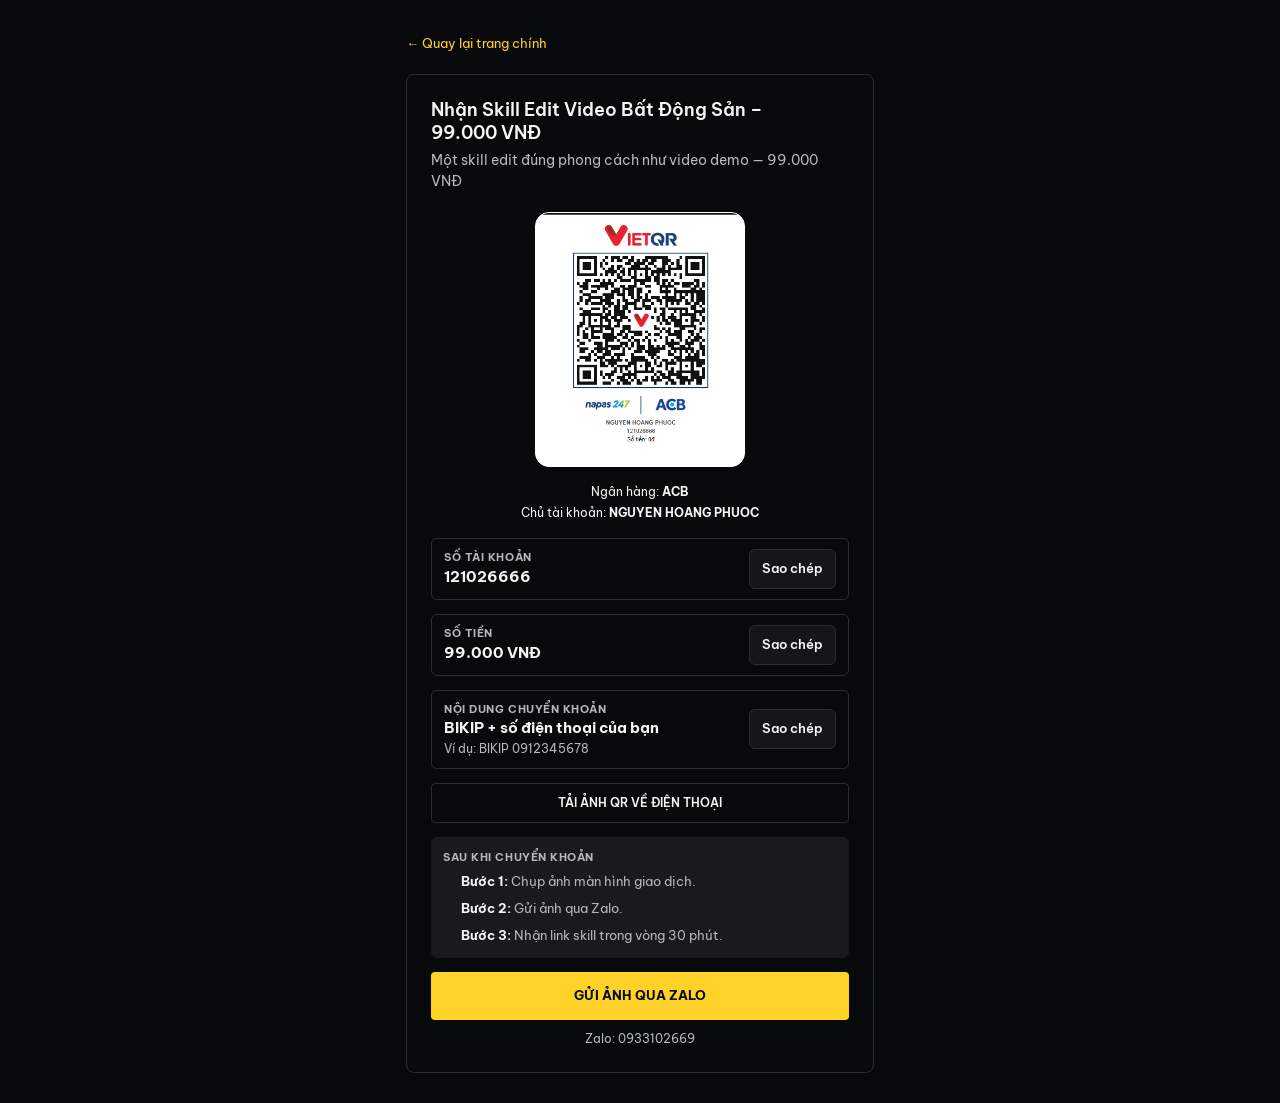
==== thanh-toan.html @ 9750b84e "Add files via upload" ====
<!doctype html>
<html lang="vi"><head>
<meta charset="utf-8">
<meta name="viewport" content="width=device-width,initial-scale=1">
<title>Thanh toán nhận Skill – Nguyễn Hoàng Phước</title>
<meta name="description" content="Một skill edit video bất động sản theo đúng một phong cách như video demo. Quay thô bằng điện thoại, đưa vào ChatGPT, Claude hoặc Gemini cùng skill và nhận video đã edit trong khoảng 3 phút.">
<link rel="stylesheet" href="assets/fonts.css">
<link rel="stylesheet" href="assets/styles.css">
<link rel="stylesheet" href="assets/theme.css">
</head>
<body>
<main class="payment-page"><a class="back-link" href="index.html">← Quay lại trang chính</a><section class="payment-card"><div class="pay-heading"><h2 id="pay-title">Nhận Skill Edit Video Bất Động Sản – 99.000 VNĐ</h2><p id="pay-description">Một skill edit đúng phong cách như video demo — 99.000 VNĐ</p></div>
<div class="qr-step-list">
 <div class="qr-box"><img src="assets/qr-acb.png" alt="QR chuyển khoản ACB – NGUYEN HOANG PHUOC – 121026666" width="397" height="482"></div>
 <div class="bank-details"><p>Ngân hàng: <strong>ACB</strong></p><p>Chủ tài khoản: <strong>NGUYEN HOANG PHUOC</strong></p></div>
 <div class="pay-field"><div><p class="pay-label">Số tài khoản</p><p class="pay-value">121026666</p></div><button data-editor-native="" class="copy-btn" data-copy="121026666">Sao chép</button></div>
 <div class="pay-field"><div><p class="pay-label">Số tiền</p><p class="pay-value">99.000 VNĐ</p></div><button data-editor-native="" class="copy-btn" data-copy="99000">Sao chép</button></div>
 <div class="pay-field"><div><p class="pay-label">Nội dung chuyển khoản</p><p class="pay-value">BIKIP + số điện thoại của bạn</p><p class="pay-hint">Ví dụ: BIKIP 0912345678</p></div><button data-editor-native="" class="copy-btn" data-copy="BIKIP ">Sao chép</button></div>
 <a class="download-qr" href="assets/qr-acb.png" download="qr-acb-nguyen-hoang-phuoc.png">TẢI ẢNH QR VỀ ĐIỆN THOẠI</a>
 <div class="after-pay"><p class="pay-label">Sau khi chuyển khoản</p><ol class="qr-steps"><li><strong>Bước 1:</strong> Chụp ảnh màn hình giao dịch.</li><li><strong>Bước 2:</strong> Gửi ảnh qua Zalo.</li><li><strong>Bước 3:</strong> Nhận link skill trong vòng 30 phút.</li></ol></div>
 <a class="zalo-button" href="https://zalo.me/84933102669" target="_blank" rel="noopener noreferrer">GỬI ẢNH QUA ZALO</a>
 <p class="zalo-number">Zalo: 0933102669</p>
</div></section></main><script src="assets/app.js"></script></body></html>
---- assets/fonts.css ----
@font-face {
  font-family: 'Be Vietnam Pro';
  font-style: normal;
  font-weight: 400;
  font-display: swap;
  src: url(QdVPSTAyLFyeg_IDWvOJmVES_Eww.ttf) format('truetype');
}
@font-face {
  font-family: 'Be Vietnam Pro';
  font-style: normal;
  font-weight: 500;
  font-display: swap;
  src: url(QdVMSTAyLFyeg_IDWvOJmVES_HTEJl8y.ttf) format('truetype');
}
@font-face {
  font-family: 'Be Vietnam Pro';
  font-style: normal;
  font-weight: 600;
  font-display: swap;
  src: url(QdVMSTAyLFyeg_IDWvOJmVES_HToIV8y.ttf) format('truetype');
}
@font-face {
  font-family: 'Be Vietnam Pro';
  font-style: normal;
  font-weight: 700;
  font-display: swap;
  src: url(QdVMSTAyLFyeg_IDWvOJmVES_HSMIF8y.ttf) format('truetype');
}
@font-face {
  font-family: 'Be Vietnam Pro';
  font-style: normal;
  font-weight: 800;
  font-display: swap;
  src: url(QdVMSTAyLFyeg_IDWvOJmVES_HSQI18y.ttf) format('truetype');
}
@font-face {
  font-family: 'Be Vietnam Pro';
  font-style: normal;
  font-weight: 900;
  font-display: swap;
  src: url(QdVMSTAyLFyeg_IDWvOJmVES_HS0Il8y.ttf) format('truetype');
}
---- assets/theme.css ----
:root{color-scheme:dark;--background:#08090b;--foreground:#f5f5f4;--card:#111215;--card-foreground:var(--foreground);--popover:#111215;--popover-foreground:var(--foreground);--primary:#ffd229;--primary-foreground:#08090b;--secondary:#151619;--muted:#191a1e;--muted-foreground:#b7b7bc;--accent:#282313;--accent-foreground:#ffd229;--border:#2c2d32;--input:var(--border);--ring:#ffd229;--grid-line:#15161a;--success:#ffd229;--zalo:#ffd229;--cta-shadow:0 6px 20px #ffd22920;--image-shadow:0 10px 35px #ffd22912}
body{background:var(--background);color:var(--foreground)}
.cta-button{background:var(--primary);color:var(--primary-foreground)}
.cta-button:hover{background:#ffe173}
.hero-title,.section-title{color:var(--primary)}
.hero-title span{color:var(--foreground)}
.faq-answer{padding:0 0 16px;color:var(--muted-foreground);line-height:1.8}
.faq-list [role=region][hidden]{display:none!important}
.faq-list button{width:100%}
.faq-list button[aria-expanded=true] svg{transform:rotate(180deg)}
dialog.pay-dialog{position:fixed;inset:0;margin:auto;transform:none;padding:24px;border:1px solid var(--border);border-radius:6px;background:var(--background);color:var(--foreground);box-shadow:0 25px 80px #000a;overscroll-behavior:contain}
dialog.pay-dialog:not([open]){display:none}
dialog::backdrop{background:#000b}
.dialog-close{position:absolute;right:12px;top:12px;width:32px;height:32px;display:grid;place-items:center;background:transparent;color:var(--muted-foreground);cursor:pointer;font-size:25px;border-radius:4px}
.pay-heading h2{font-size:18px;font-weight:600;line-height:1.25;padding-right:20px}
.pay-heading>p{font-size:14px;color:var(--muted-foreground);margin:6px 0 20px;line-height:1.5}
.qr-box img{background:#fff;border-color:#fff;object-fit:contain;height:auto}
.bank-details{font-size:12px;line-height:1.8;text-align:center}
.bank-details strong{color:var(--foreground)}
.download-qr{border:1px solid var(--border);border-radius:4px;padding:10px;text-align:center;font-size:12px;font-weight:600;display:block}
.zalo-button{display:flex;justify-content:center;align-items:center;gap:8px;border-radius:4px;text-align:center;font-size:13px;font-weight:700;padding:12px;color:#08090b}
.copy-btn{cursor:pointer}
button:focus-visible,a:focus-visible{outline:2px solid var(--primary);outline-offset:4px}
.payment-page{padding:30px 16px;max-width:500px;margin:auto}
.payment-card{border:1px solid var(--border);padding:24px;border-radius:8px;margin-top:20px}
.back-link{color:var(--primary);font-size:13px}
@media(max-width:640px){dialog.pay-dialog{padding:20px}.pay-field{gap:8px}.pay-value{font-size:13px}.pay-heading h2{font-size:17px}.copy-btn{padding:0 8px}.site-footer{text-align:center}}
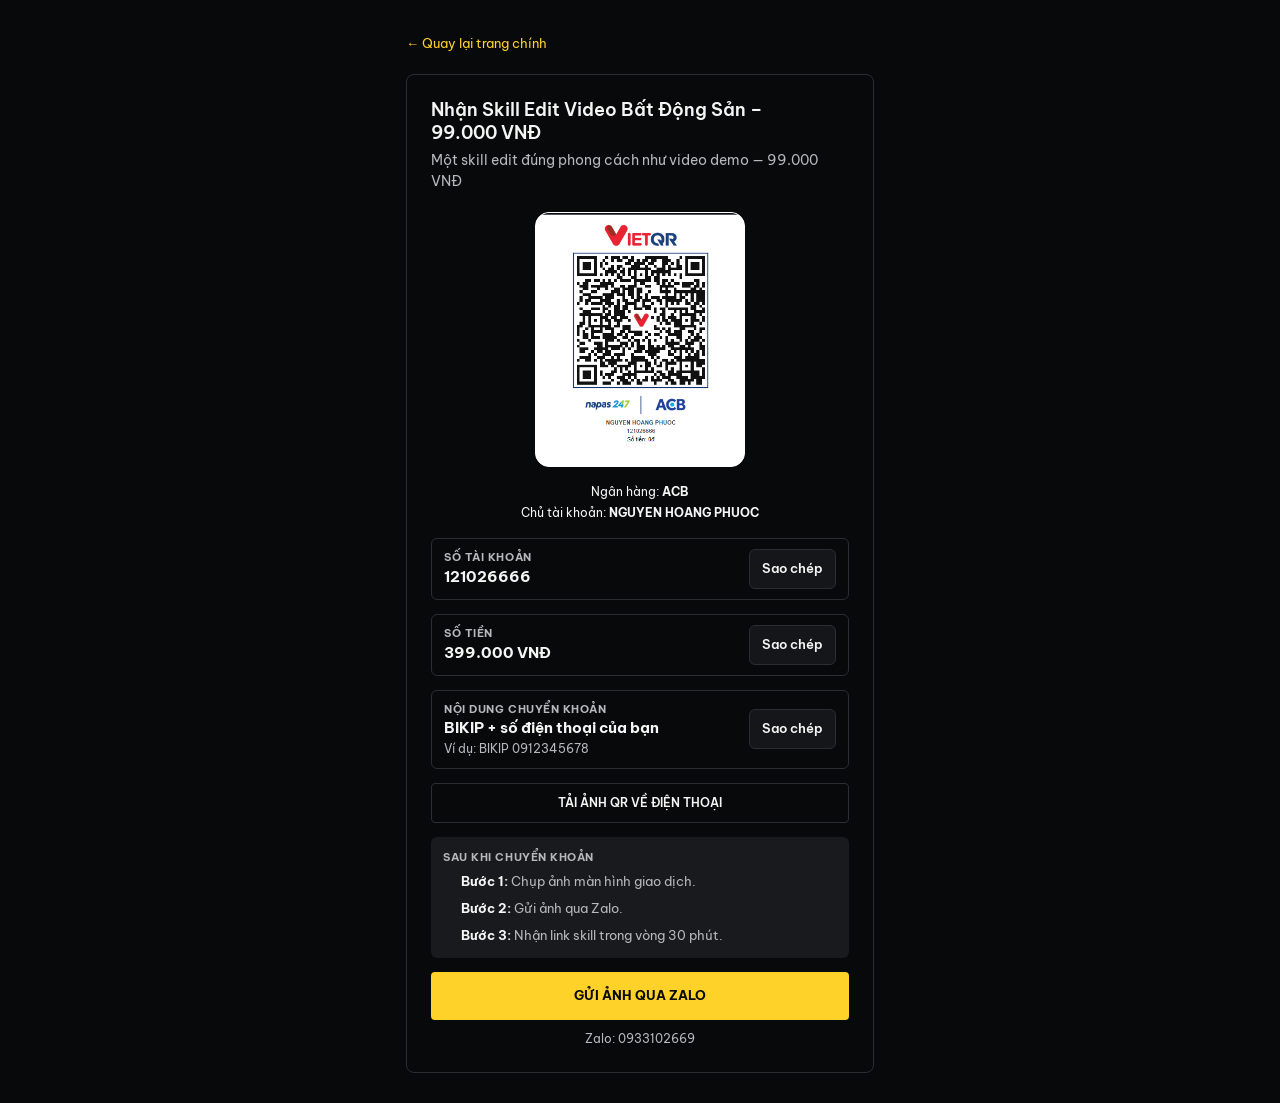
==== commit 319860b4: "Update thanh-toan.html" ====
--- a/thanh-toan.html
+++ b/thanh-toan.html
@@ -14,10 +14,10 @@
  <div class="qr-box"><img src="assets/qr-acb.png" alt="QR chuyển khoản ACB – NGUYEN HOANG PHUOC – 121026666" width="397" height="482"></div>
  <div class="bank-details"><p>Ngân hàng: <strong>ACB</strong></p><p>Chủ tài khoản: <strong>NGUYEN HOANG PHUOC</strong></p></div>
  <div class="pay-field"><div><p class="pay-label">Số tài khoản</p><p class="pay-value">121026666</p></div><button data-editor-native="" class="copy-btn" data-copy="121026666">Sao chép</button></div>
- <div class="pay-field"><div><p class="pay-label">Số tiền</p><p class="pay-value">99.000 VNĐ</p></div><button data-editor-native="" class="copy-btn" data-copy="99000">Sao chép</button></div>
+ <div class="pay-field"><div><p class="pay-label">Số tiền</p><p class="pay-value">399.000 VNĐ</p></div><button data-editor-native="" class="copy-btn" data-copy="99000">Sao chép</button></div>
  <div class="pay-field"><div><p class="pay-label">Nội dung chuyển khoản</p><p class="pay-value">BIKIP + số điện thoại của bạn</p><p class="pay-hint">Ví dụ: BIKIP 0912345678</p></div><button data-editor-native="" class="copy-btn" data-copy="BIKIP ">Sao chép</button></div>
  <a class="download-qr" href="assets/qr-acb.png" download="qr-acb-nguyen-hoang-phuoc.png">TẢI ẢNH QR VỀ ĐIỆN THOẠI</a>
  <div class="after-pay"><p class="pay-label">Sau khi chuyển khoản</p><ol class="qr-steps"><li><strong>Bước 1:</strong> Chụp ảnh màn hình giao dịch.</li><li><strong>Bước 2:</strong> Gửi ảnh qua Zalo.</li><li><strong>Bước 3:</strong> Nhận link skill trong vòng 30 phút.</li></ol></div>
  <a class="zalo-button" href="https://zalo.me/84933102669" target="_blank" rel="noopener noreferrer">GỬI ẢNH QUA ZALO</a>
  <p class="zalo-number">Zalo: 0933102669</p>
-</div></section></main><script src="assets/app.js"></script></body></html>+</div></section></main><script src="assets/app.js"></script></body></html>
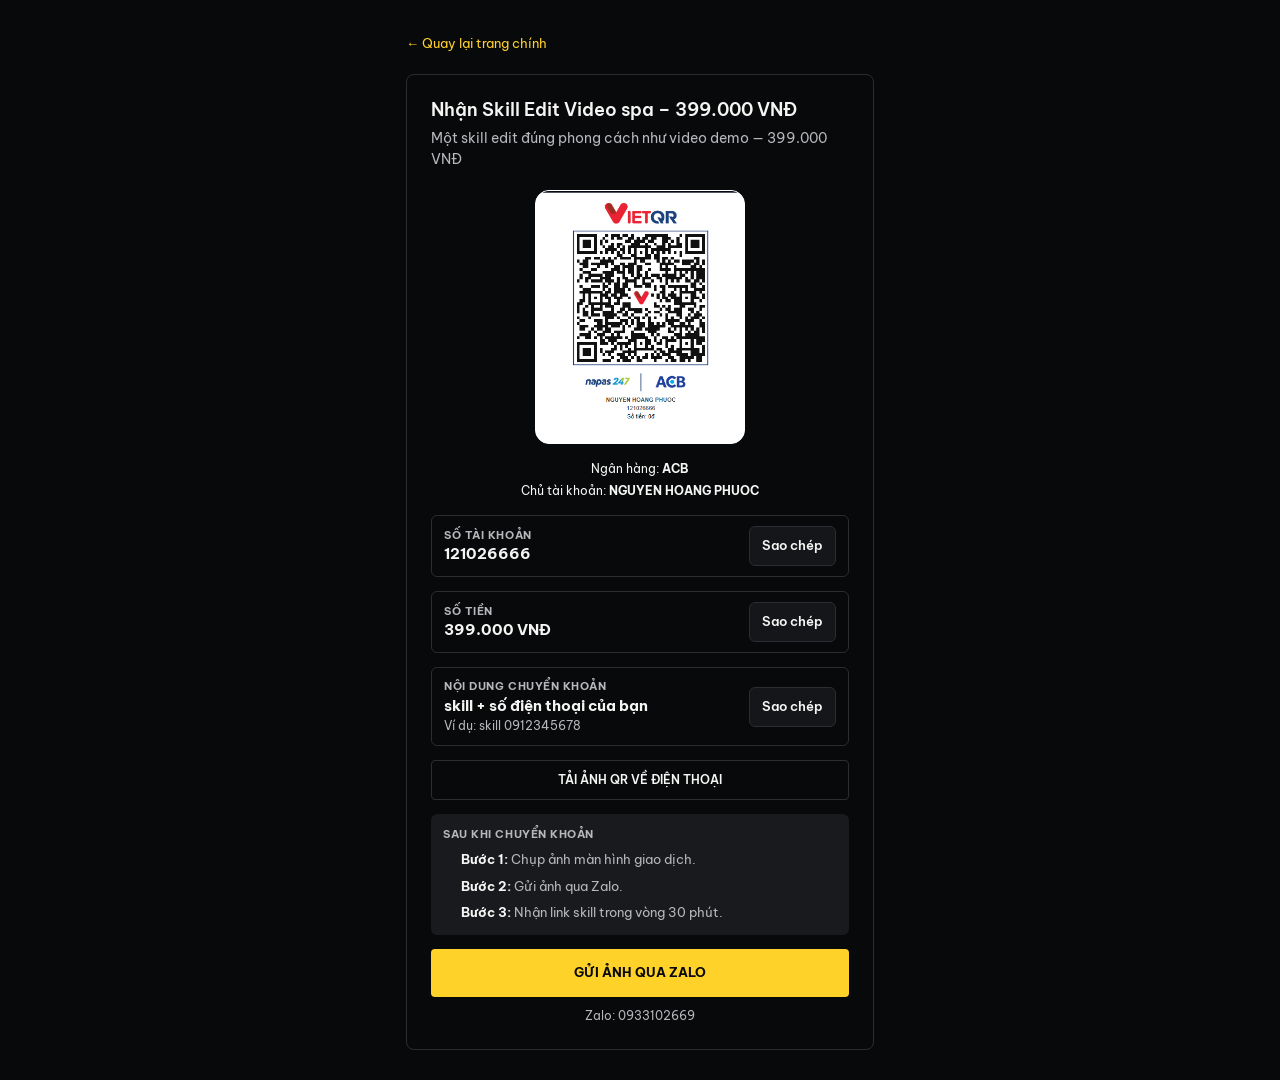
==== commit 4fc638ed: "Update thanh-toan.html" ====
--- a/thanh-toan.html
+++ b/thanh-toan.html
@@ -3,19 +3,19 @@
 <meta charset="utf-8">
 <meta name="viewport" content="width=device-width,initial-scale=1">
 <title>Thanh toán nhận Skill – Nguyễn Hoàng Phước</title>
-<meta name="description" content="Một skill edit video bất động sản theo đúng một phong cách như video demo. Quay thô bằng điện thoại, đưa vào ChatGPT, Claude hoặc Gemini cùng skill và nhận video đã edit trong khoảng 3 phút.">
+<meta name="description" content="Một skill edit video spa theo đúng một phong cách như video demo. Quay thô bằng điện thoại, đưa vào ChatGPT, Claude hoặc Gemini cùng skill và nhận video đã edit trong khoảng 3 phút.">
 <link rel="stylesheet" href="assets/fonts.css">
 <link rel="stylesheet" href="assets/styles.css">
 <link rel="stylesheet" href="assets/theme.css">
 </head>
 <body>
-<main class="payment-page"><a class="back-link" href="index.html">← Quay lại trang chính</a><section class="payment-card"><div class="pay-heading"><h2 id="pay-title">Nhận Skill Edit Video Bất Động Sản – 99.000 VNĐ</h2><p id="pay-description">Một skill edit đúng phong cách như video demo — 99.000 VNĐ</p></div>
+<main class="payment-page"><a class="back-link" href="index.html">← Quay lại trang chính</a><section class="payment-card"><div class="pay-heading"><h2 id="pay-title">Nhận Skill Edit Video spa – 399.000 VNĐ</h2><p id="pay-description">Một skill edit đúng phong cách như video demo — 399.000 VNĐ</p></div>
 <div class="qr-step-list">
  <div class="qr-box"><img src="assets/qr-acb.png" alt="QR chuyển khoản ACB – NGUYEN HOANG PHUOC – 121026666" width="397" height="482"></div>
  <div class="bank-details"><p>Ngân hàng: <strong>ACB</strong></p><p>Chủ tài khoản: <strong>NGUYEN HOANG PHUOC</strong></p></div>
  <div class="pay-field"><div><p class="pay-label">Số tài khoản</p><p class="pay-value">121026666</p></div><button data-editor-native="" class="copy-btn" data-copy="121026666">Sao chép</button></div>
- <div class="pay-field"><div><p class="pay-label">Số tiền</p><p class="pay-value">399.000 VNĐ</p></div><button data-editor-native="" class="copy-btn" data-copy="99000">Sao chép</button></div>
- <div class="pay-field"><div><p class="pay-label">Nội dung chuyển khoản</p><p class="pay-value">BIKIP + số điện thoại của bạn</p><p class="pay-hint">Ví dụ: BIKIP 0912345678</p></div><button data-editor-native="" class="copy-btn" data-copy="BIKIP ">Sao chép</button></div>
+ <div class="pay-field"><div><p class="pay-label">Số tiền</p><p class="pay-value">399.000 VNĐ</p></div><button data-editor-native="" class="copy-btn" data-copy="399000">Sao chép</button></div>
+ <div class="pay-field"><div><p class="pay-label">Nội dung chuyển khoản</p><p class="pay-value">skill + số điện thoại của bạn</p><p class="pay-hint">Ví dụ: skill 0912345678</p></div><button data-editor-native="" class="copy-btn" data-copy="BIKIP ">Sao chép</button></div>
  <a class="download-qr" href="assets/qr-acb.png" download="qr-acb-nguyen-hoang-phuoc.png">TẢI ẢNH QR VỀ ĐIỆN THOẠI</a>
  <div class="after-pay"><p class="pay-label">Sau khi chuyển khoản</p><ol class="qr-steps"><li><strong>Bước 1:</strong> Chụp ảnh màn hình giao dịch.</li><li><strong>Bước 2:</strong> Gửi ảnh qua Zalo.</li><li><strong>Bước 3:</strong> Nhận link skill trong vòng 30 phút.</li></ol></div>
  <a class="zalo-button" href="https://zalo.me/84933102669" target="_blank" rel="noopener noreferrer">GỬI ẢNH QUA ZALO</a>
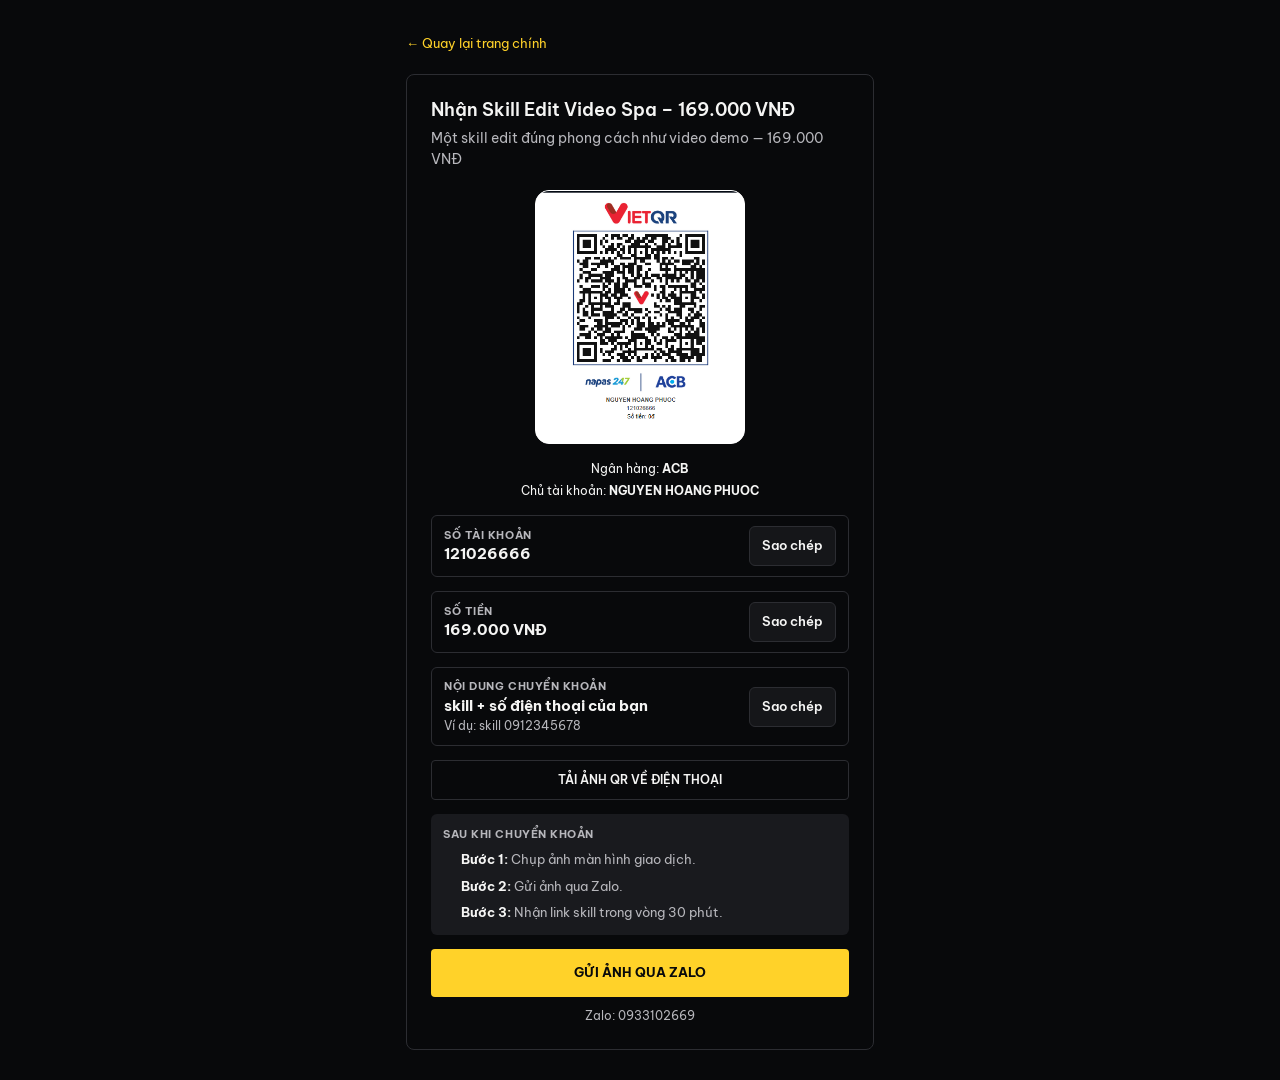
==== commit e99261ba: "Update Skill Edit Video Spa payment price to 169,000 VND" ====
--- a/thanh-toan.html
+++ b/thanh-toan.html
@@ -9,12 +9,12 @@
 <link rel="stylesheet" href="assets/theme.css">
 </head>
 <body>
-<main class="payment-page"><a class="back-link" href="index.html">← Quay lại trang chính</a><section class="payment-card"><div class="pay-heading"><h2 id="pay-title">Nhận Skill Edit Video spa – 399.000 VNĐ</h2><p id="pay-description">Một skill edit đúng phong cách như video demo — 399.000 VNĐ</p></div>
+<main class="payment-page"><a class="back-link" href="index.html">← Quay lại trang chính</a><section class="payment-card"><div class="pay-heading"><h2 id="pay-title">Nhận Skill Edit Video Spa – 169.000 VNĐ</h2><p id="pay-description">Một skill edit đúng phong cách như video demo — 169.000 VNĐ</p></div>
 <div class="qr-step-list">
  <div class="qr-box"><img src="assets/qr-acb.png" alt="QR chuyển khoản ACB – NGUYEN HOANG PHUOC – 121026666" width="397" height="482"></div>
  <div class="bank-details"><p>Ngân hàng: <strong>ACB</strong></p><p>Chủ tài khoản: <strong>NGUYEN HOANG PHUOC</strong></p></div>
  <div class="pay-field"><div><p class="pay-label">Số tài khoản</p><p class="pay-value">121026666</p></div><button data-editor-native="" class="copy-btn" data-copy="121026666">Sao chép</button></div>
- <div class="pay-field"><div><p class="pay-label">Số tiền</p><p class="pay-value">399.000 VNĐ</p></div><button data-editor-native="" class="copy-btn" data-copy="399000">Sao chép</button></div>
+ <div class="pay-field"><div><p class="pay-label">Số tiền</p><p class="pay-value">169.000 VNĐ</p></div><button data-editor-native="" class="copy-btn" data-copy="169000">Sao chép</button></div>
  <div class="pay-field"><div><p class="pay-label">Nội dung chuyển khoản</p><p class="pay-value">skill + số điện thoại của bạn</p><p class="pay-hint">Ví dụ: skill 0912345678</p></div><button data-editor-native="" class="copy-btn" data-copy="BIKIP ">Sao chép</button></div>
  <a class="download-qr" href="assets/qr-acb.png" download="qr-acb-nguyen-hoang-phuoc.png">TẢI ẢNH QR VỀ ĐIỆN THOẠI</a>
  <div class="after-pay"><p class="pay-label">Sau khi chuyển khoản</p><ol class="qr-steps"><li><strong>Bước 1:</strong> Chụp ảnh màn hình giao dịch.</li><li><strong>Bước 2:</strong> Gửi ảnh qua Zalo.</li><li><strong>Bước 3:</strong> Nhận link skill trong vòng 30 phút.</li></ol></div>
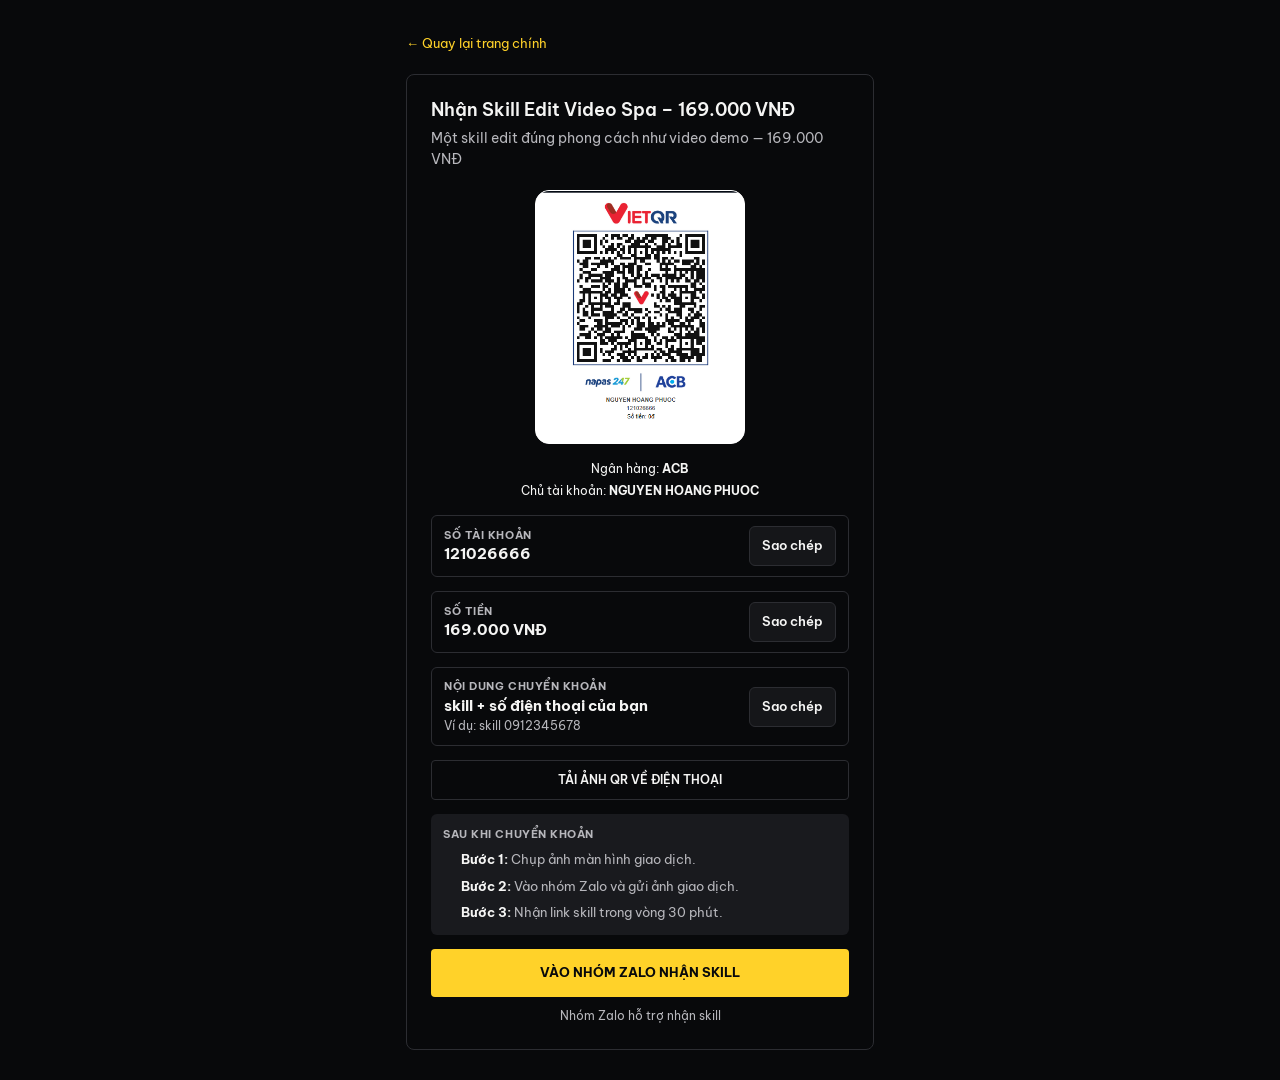
==== commit 91caeb15: "Replace personal Zalo contact with support group" ====
--- a/thanh-toan.html
+++ b/thanh-toan.html
@@ -17,7 +17,7 @@
  <div class="pay-field"><div><p class="pay-label">Số tiền</p><p class="pay-value">169.000 VNĐ</p></div><button data-editor-native="" class="copy-btn" data-copy="169000">Sao chép</button></div>
  <div class="pay-field"><div><p class="pay-label">Nội dung chuyển khoản</p><p class="pay-value">skill + số điện thoại của bạn</p><p class="pay-hint">Ví dụ: skill 0912345678</p></div><button data-editor-native="" class="copy-btn" data-copy="BIKIP ">Sao chép</button></div>
  <a class="download-qr" href="assets/qr-acb.png" download="qr-acb-nguyen-hoang-phuoc.png">TẢI ẢNH QR VỀ ĐIỆN THOẠI</a>
- <div class="after-pay"><p class="pay-label">Sau khi chuyển khoản</p><ol class="qr-steps"><li><strong>Bước 1:</strong> Chụp ảnh màn hình giao dịch.</li><li><strong>Bước 2:</strong> Gửi ảnh qua Zalo.</li><li><strong>Bước 3:</strong> Nhận link skill trong vòng 30 phút.</li></ol></div>
- <a class="zalo-button" href="https://zalo.me/84933102669" target="_blank" rel="noopener noreferrer">GỬI ẢNH QUA ZALO</a>
- <p class="zalo-number">Zalo: 0933102669</p>
+ <div class="after-pay"><p class="pay-label">Sau khi chuyển khoản</p><ol class="qr-steps"><li><strong>Bước 1:</strong> Chụp ảnh màn hình giao dịch.</li><li><strong>Bước 2:</strong> Vào nhóm Zalo và gửi ảnh giao dịch.</li><li><strong>Bước 3:</strong> Nhận link skill trong vòng 30 phút.</li></ol></div>
+ <a class="zalo-button" href="https://zalo.me/g/ns8ilmwbkdrkjng4kqfg" target="_blank" rel="noopener noreferrer">VÀO NHÓM ZALO NHẬN SKILL</a>
+ <p class="zalo-number">Nhóm Zalo hỗ trợ nhận skill</p>
 </div></section></main><script src="assets/app.js"></script></body></html>
